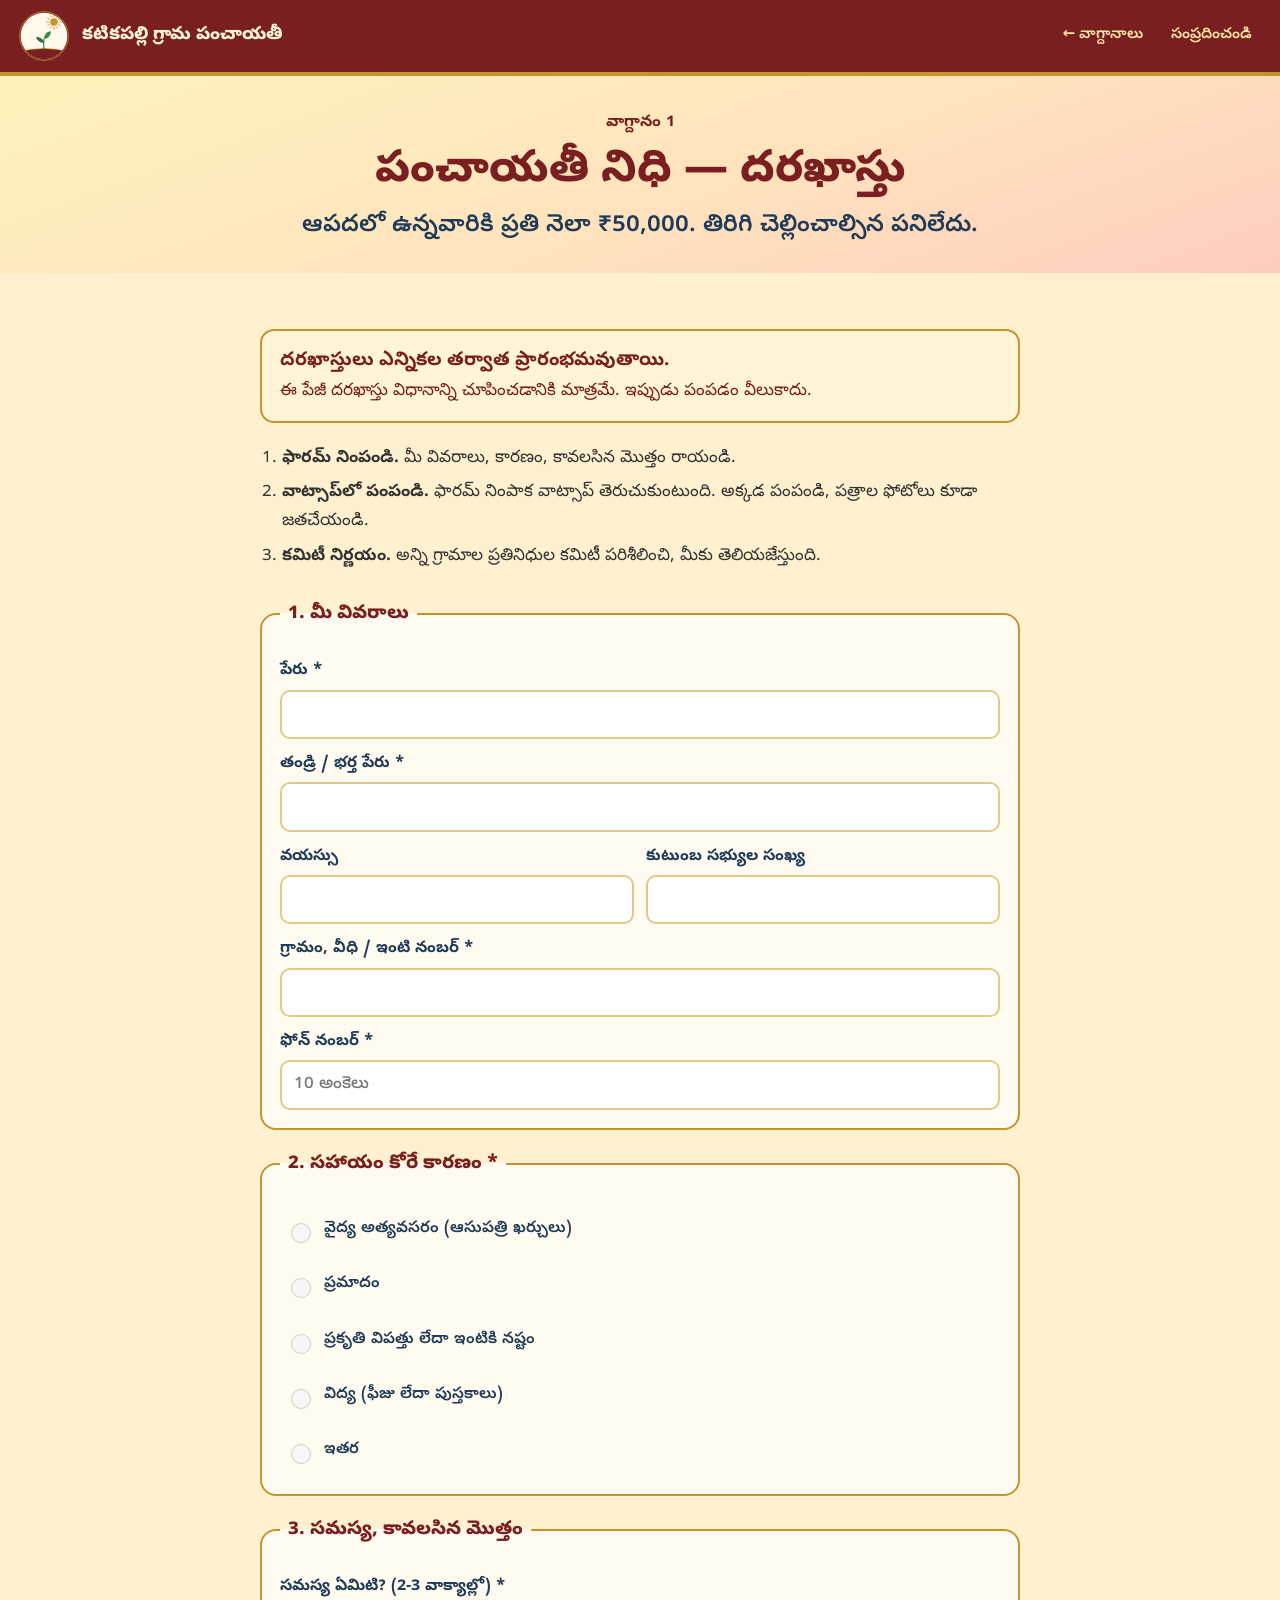
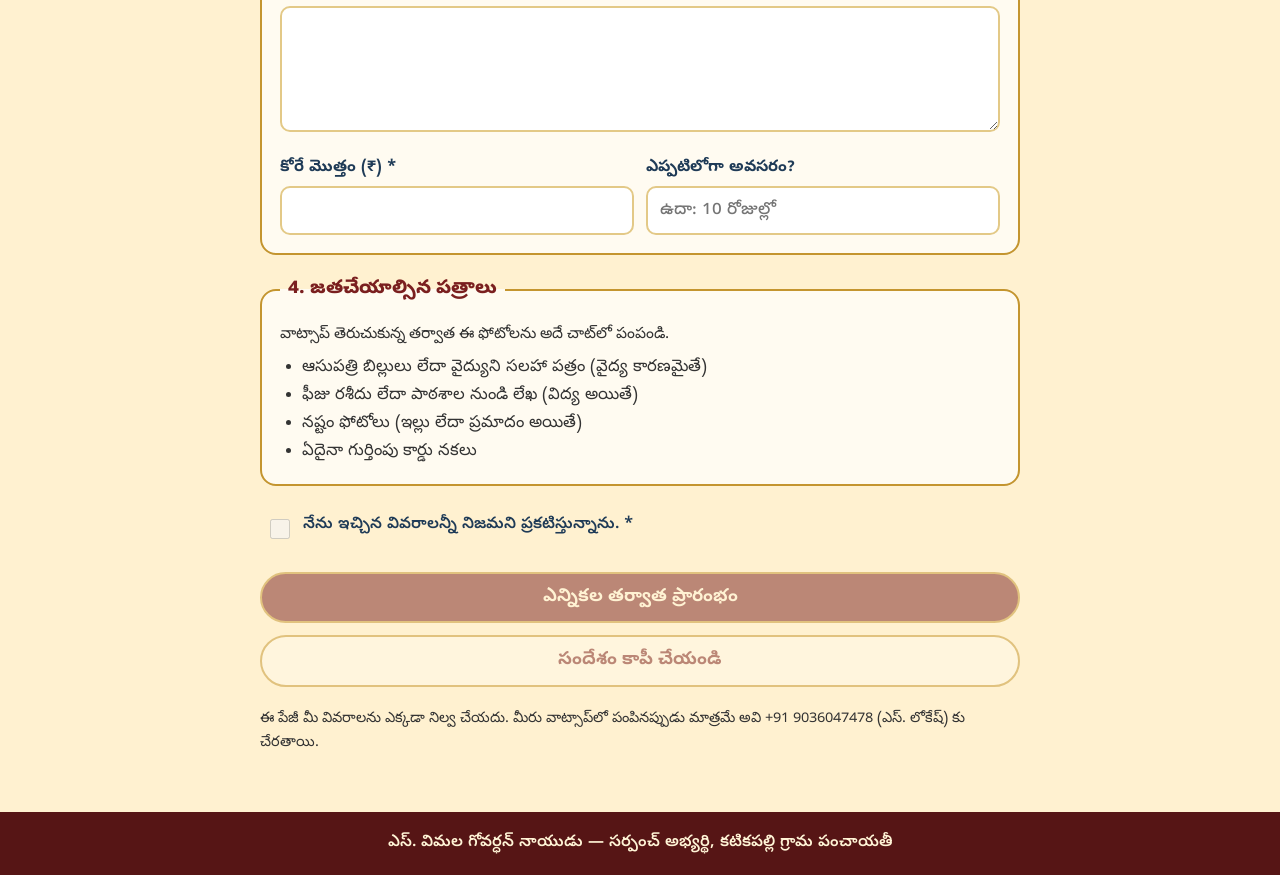
==== apply.html @ 8617f317 "Add Panchayat Fund application page and link from promise 1" ====
<!doctype html>
<html lang="te">
<head>
<meta charset="utf-8">
<meta name="viewport" content="width=device-width, initial-scale=1">
<title>పంచాయతీ నిధి — దరఖాస్తు</title>
<meta name="theme-color" content="#7A1F1F">
<link rel="preconnect" href="https://fonts.googleapis.com">
<link rel="preconnect" href="https://fonts.gstatic.com" crossorigin>
<link href="https://fonts.googleapis.com/css2?family=Noto+Sans+Telugu:wght@400;500;600;700;800&display=swap" rel="stylesheet">
<link rel="stylesheet" href="style.css">
<link rel="stylesheet" href="apply.css">
</head>
<body>
<header class="top">
  <a class="brand" href="index.html#home"><svg width="56" height="56" class="logo" viewBox="0 0 900 900" aria-hidden="true" style="display: block; flex: none"><defs><clipPath id="lg"><circle cx="450" cy="450" r="374"/></clipPath></defs>
<circle cx="450" cy="450" r="420" fill="none" stroke="#7A1F1F" stroke-width="22"/>
<circle cx="450" cy="450" r="392" fill="none" stroke="#C4952F" stroke-width="12"/>
<circle cx="450" cy="450" r="374" fill="#FFFAEB"/>
<g clip-path="url(#lg)">
<circle cx="610" cy="225" r="60" fill="#C4952F"/>
<g stroke="#C4952F" stroke-width="14" stroke-linecap="round"><line x1="692.0" y1="225.0" x2="726.0" y2="225.0"/><line x1="681.0" y1="266.0" x2="710.5" y2="283.0"/><line x1="651.0" y1="296.0" x2="668.0" y2="325.5"/><line x1="610.0" y1="307.0" x2="610.0" y2="341.0"/><line x1="569.0" y1="296.0" x2="552.0" y2="325.5"/><line x1="539.0" y1="266.0" x2="509.5" y2="283.0"/><line x1="528.0" y1="225.0" x2="494.0" y2="225.0"/><line x1="539.0" y1="184.0" x2="509.5" y2="167.0"/><line x1="569.0" y1="154.0" x2="552.0" y2="124.5"/><line x1="610.0" y1="143.0" x2="610.0" y2="109.0"/><line x1="651.0" y1="154.0" x2="668.0" y2="124.5"/><line x1="681.0" y1="184.0" x2="710.5" y2="167.0"/></g>
<path d="M60 700 Q 450 600 840 700 L 840 860 L 60 860 Z" fill="#7A1F1F"/>
<path d="M60 700 Q 450 600 840 700" fill="none" stroke="#C4952F" stroke-width="10"/>
<path d="M450 665 Q 440 590 450 500" fill="none" stroke="#2F6B3A" stroke-width="18" stroke-linecap="round"/>
<path d="M450 560 C390 560 340 525 322 465 C385 462 435 495 450 560 Z" fill="#2F6B3A"/>
<path d="M450 500 C450 430 490 380 560 372 C560 440 520 490 450 500 Z" fill="#3E8A4B"/>
</g></svg><span>కటికపల్లి గ్రామ పంచాయతీ</span></a>
  <nav aria-label="ప్రధాన మెనూ">
    <a href="index.html#promises">← వాగ్దానాలు</a>
    <a href="index.html#contact">సంప్రదించండి</a>
  </nav>
</header>
<main>
<section class="hero small">
  <div class="wrap">
    <p class="eyebrow">వాగ్దానం 1</p>
    <h1>పంచాయతీ నిధి — దరఖాస్తు</h1>
    <p class="quote">ఆపదలో ఉన్నవారికి ప్రతి నెలా ₹50,000. తిరిగి చెల్లించాల్సిన పనిలేదు.</p>
  </div>
</section>

<section class="sec">
  <div class="wrap narrow">
    <div id="closed" class="notice" hidden>
      <b>దరఖాస్తులు ఎన్నికల తర్వాత ప్రారంభమవుతాయి.</b>
      ఈ పేజీ దరఖాస్తు విధానాన్ని చూపించడానికి మాత్రమే. ఇప్పుడు పంపడం వీలుకాదు.
    </div>

    <ol class="steps">
      <li><b>ఫారమ్ నింపండి.</b> మీ వివరాలు, కారణం, కావలసిన మొత్తం రాయండి.</li>
      <li><b>వాట్సాప్‌లో పంపండి.</b> ఫారమ్ నింపాక వాట్సాప్ తెరుచుకుంటుంది. అక్కడ పంపండి, పత్రాల ఫోటోలు కూడా జతచేయండి.</li>
      <li><b>కమిటీ నిర్ణయం.</b> అన్ని గ్రామాల ప్రతినిధుల కమిటీ పరిశీలించి, మీకు తెలియజేస్తుంది.</li>
    </ol>

    <form id="f" novalidate>
      <fieldset>
        <legend>1. మీ వివరాలు</legend>
        <label for="name">పేరు *</label>
        <input id="name" required autocomplete="name">
        <label for="father">తండ్రి / భర్త పేరు *</label>
        <input id="father" required>
        <div class="row">
          <div><label for="age">వయస్సు</label><input id="age" inputmode="numeric" maxlength="3"></div>
          <div><label for="members">కుటుంబ సభ్యుల సంఖ్య</label><input id="members" inputmode="numeric" maxlength="2"></div>
        </div>
        <label for="village">గ్రామం, వీధి / ఇంటి నంబర్ *</label>
        <input id="village" required>
        <label for="phone">ఫోన్ నంబర్ *</label>
        <input id="phone" type="tel" inputmode="numeric" maxlength="10" placeholder="10 అంకెలు" required>
      </fieldset>

      <fieldset>
        <legend>2. సహాయం కోరే కారణం *</legend>
        <label class="opt"><input type="radio" name="reason" value="వైద్య అత్యవసరం (ఆసుపత్రి ఖర్చులు)"> వైద్య అత్యవసరం (ఆసుపత్రి ఖర్చులు)</label>
        <label class="opt"><input type="radio" name="reason" value="ప్రమాదం"> ప్రమాదం</label>
        <label class="opt"><input type="radio" name="reason" value="ప్రకృతి విపత్తు లేదా ఇంటికి నష్టం"> ప్రకృతి విపత్తు లేదా ఇంటికి నష్టం</label>
        <label class="opt"><input type="radio" name="reason" value="విద్య (ఫీజు లేదా పుస్తకాలు)"> విద్య (ఫీజు లేదా పుస్తకాలు)</label>
        <label class="opt"><input type="radio" name="reason" value="ఇతర"> ఇతర</label>
      </fieldset>

      <fieldset>
        <legend>3. సమస్య, కావలసిన మొత్తం</legend>
        <label for="issue">సమస్య ఏమిటి? (2-3 వాక్యాల్లో) *</label>
        <textarea id="issue" rows="4" required></textarea>
        <div class="row">
          <div><label for="amount">కోరే మొత్తం (₹) *</label><input id="amount" inputmode="numeric" required></div>
          <div><label for="when">ఎప్పటిలోగా అవసరం?</label><input id="when" placeholder="ఉదా: 10 రోజుల్లో"></div>
        </div>
      </fieldset>

      <fieldset>
        <legend>4. జతచేయాల్సిన పత్రాలు</legend>
        <p class="hint">వాట్సాప్ తెరుచుకున్న తర్వాత ఈ ఫోటోలను అదే చాట్‌లో పంపండి.</p>
        <ul class="docs">
          <li>ఆసుపత్రి బిల్లులు లేదా వైద్యుని సలహా పత్రం (వైద్య కారణమైతే)</li>
          <li>ఫీజు రశీదు లేదా పాఠశాల నుండి లేఖ (విద్య అయితే)</li>
          <li>నష్టం ఫోటోలు (ఇల్లు లేదా ప్రమాదం అయితే)</li>
          <li>ఏదైనా గుర్తింపు కార్డు నకలు</li>
        </ul>
      </fieldset>

      <label class="opt decl"><input type="checkbox" id="decl"> నేను ఇచ్చిన వివరాలన్నీ నిజమని ప్రకటిస్తున్నాను. *</label>

      <p id="err" class="err" role="alert" hidden></p>
      <button class="btn gold big" id="send" type="submit">వాట్సాప్‌లో పంపండి</button>
      <button class="btn light big" id="copy" type="button">సందేశం కాపీ చేయండి</button>
      <p class="privacy">ఈ పేజీ మీ వివరాలను ఎక్కడా నిల్వ చేయదు. మీరు వాట్సాప్‌లో పంపినప్పుడు మాత్రమే అవి +91 9036047478 (ఎస్. లోకేష్) కు చేరతాయి.</p>
    </form>
  </div>
</section>
</main>
<footer>
  <p>ఎస్. విమల గోవర్ధన్ నాయుడు — సర్పంచ్ అభ్యర్థి, కటికపల్లి గ్రామ పంచాయతీ</p>
</footer>
<script src="apply.js"></script>
</body>
</html>
---- style.css ----
:root{--maroon:#7A1F1F;--gold:#C4952F;--navy:#1F3B57;--cream:#FFF4D6;--lgold:#FFE9A8;--ink:#333}
*{box-sizing:border-box}
html{scroll-behavior:smooth;scroll-padding-top:72px}
body{margin:0;font-family:'Noto Sans Telugu',system-ui,sans-serif;color:var(--navy);background:#FFF1D0;line-height:1.7;-webkit-text-size-adjust:100%}
.wrap{max-width:1100px;margin:0 auto;padding:0 20px}
.narrow{max-width:800px}
a{color:inherit}
.top{position:sticky;top:0;z-index:20;background:var(--maroon);border-bottom:4px solid var(--gold);display:flex;align-items:center;justify-content:space-between;gap:12px;padding:8px 16px}
.brand{display:flex;align-items:center;gap:10px;text-decoration:none;color:var(--cream);font-weight:800;font-size:18px;line-height:1.3}
.logo{flex:none}
.top nav{display:flex;gap:4px;overflow-x:auto;scrollbar-width:none}
.top nav::-webkit-scrollbar{display:none}
.top nav a{color:var(--lgold);text-decoration:none;font-weight:600;font-size:15px;padding:6px 12px;border-radius:999px;white-space:nowrap}
.top nav a:hover,.top nav a.on{background:rgba(255,233,168,.18);color:#fff}
@media(max-width:760px){.top{flex-direction:column;align-items:flex-start;gap:4px;padding:8px 12px}.brand span{font-size:17px}.top nav{width:100%}}
.hero{padding:56px 0 46px;text-align:center;background:linear-gradient(160deg,#FFF4BD 0%,#FFE3BE 55%,#FFCDBE 100%)}
.hero-in{display:flex;flex-direction:column;align-items:center}
.logo-big{margin-bottom:10px;filter:drop-shadow(0 4px 10px rgba(122,31,31,.25))}
.eyebrow{margin:0;color:var(--maroon);font-weight:700;font-size:16px}
h1{margin:6px 0 4px;font-size:clamp(34px,6vw,60px);font-weight:800;line-height:1.35;color:var(--maroon)}
.quote{margin:0 0 20px;font-size:clamp(18px,3vw,24px);font-weight:600}
.cand-label{margin:0;font-weight:600;font-size:18px;color:var(--maroon)}
.cand{margin:0;font-size:clamp(30px,5vw,48px);font-weight:800;line-height:1.4}
.motto{display:inline-block;margin:14px 0 22px;padding:8px 22px;border:2px solid var(--gold);border-radius:999px;background:rgba(255,255,255,.6);font-weight:800;font-size:clamp(18px,3vw,24px);color:var(--maroon)}
.cta{display:flex;flex-wrap:wrap;gap:12px;justify-content:center}
.btn{display:inline-block;border:2px solid var(--gold);border-radius:999px;padding:11px 26px;font-weight:700;font-size:18px;line-height:1.4;font-family:inherit;text-decoration:none;cursor:pointer;transition:transform .15s}
.btn:hover{transform:translateY(-2px)}
.btn.gold{background:var(--maroon);color:var(--cream)}
.btn.light{background:#FFFAEB;color:var(--maroon)}
.stats{background:var(--maroon);border-top:5px solid var(--gold);border-bottom:5px solid var(--gold)}
.stats .wrap{display:grid;grid-template-columns:repeat(4,1fr);gap:10px;padding-top:18px;padding-bottom:18px;text-align:center}
.stats b{display:block;font-size:clamp(22px,3.4vw,32px);font-weight:800;color:var(--lgold);line-height:1.4}
.stats span{color:var(--cream);font-size:14px;font-weight:500}
@media(max-width:640px){.stats .wrap{grid-template-columns:repeat(2,1fr)}}
.sec{padding:56px 0}
.sec.alt{background:rgba(255,255,255,.4)}
h2{margin:0 0 6px;text-align:center;font-size:clamp(28px,4.4vw,40px);font-weight:800;color:var(--maroon);line-height:1.4}
.lead{margin:0 auto 30px;text-align:center;max-width:640px;font-size:18px;color:var(--ink)}
.grid{display:grid;grid-template-columns:repeat(auto-fill,minmax(300px,1fr));gap:20px}
.card{position:relative;background:rgba(255,255,255,.72);border:2px solid var(--gold);border-radius:20px;padding:26px 22px 22px;text-align:center;box-shadow:0 6px 18px rgba(122,31,31,.08);transition:transform .2s,box-shadow .2s}
.card:hover{transform:translateY(-4px);box-shadow:0 12px 26px rgba(122,31,31,.16)}
.card svg{width:112px;height:112px;padding:14px;border-radius:50%;background:#FFFAEB;box-shadow:0 0 0 4px var(--gold);margin-bottom:14px}
.card .num{position:absolute;top:14px;left:14px;width:44px;height:44px;border-radius:50%;background:var(--maroon);box-shadow:0 0 0 3px var(--gold);color:#fff;font-weight:800;font-size:20px;display:flex;align-items:center;justify-content:center}
.card h3{margin:0 0 6px;font-size:21px;font-weight:800;line-height:1.5}
.card p{margin:0;font-size:16.5px;color:var(--ink)}
.pledge{background:var(--maroon);border-top:5px solid var(--gold);border-bottom:5px solid var(--gold);padding:34px 0;text-align:center}
.pledge p{margin:0 auto;max-width:860px;color:var(--cream);font-size:clamp(17px,2.6vw,22px);font-weight:700;line-height:1.8}
.acc details{background:rgba(255,255,255,.75);border:1.5px solid var(--gold);border-radius:14px;margin-bottom:10px;overflow:hidden}
.acc summary{cursor:pointer;list-style:none;display:flex;gap:14px;align-items:center;padding:14px 18px;font-weight:800;font-size:18px;line-height:1.5}
.acc summary::-webkit-details-marker{display:none}
.acc summary::after{content:"+";margin-left:auto;font-size:26px;color:var(--maroon);font-weight:700}
.acc details[open] summary::after{content:"–"}
.acc details[open] summary{background:#FFF4D6}
.q{flex:none;width:36px;height:36px;border-radius:50%;background:var(--maroon);box-shadow:0 0 0 2px var(--gold);color:#fff;font-size:16px;display:flex;align-items:center;justify-content:center}
.acc p{margin:0;padding:12px 20px 18px 68px;font-size:17px;color:var(--ink)}
@media(max-width:560px){.acc p{padding-left:20px}}
.call-out{margin:26px 0 0;text-align:center;font-weight:800;font-size:clamp(20px,3vw,26px);color:var(--maroon)}
.contact{background:var(--maroon);color:var(--cream);text-align:center;padding:56px 0;border-top:6px solid var(--gold)}
.contact h2{color:var(--lgold)}
.phone{margin:10px 0 0;font-size:clamp(34px,7vw,56px);font-weight:800;line-height:1.3}
.phone a{text-decoration:none;color:var(--lgold)}
.who{margin:0 0 20px;font-size:20px;font-weight:600}
.after{margin:26px 0 0;font-weight:700;font-size:18px;color:var(--lgold)}
footer{background:#561515;color:var(--cream);text-align:center;padding:18px 16px}
footer p{margin:0;font-weight:600}
footer .small{font-size:13px;opacity:.8;font-weight:400}
@media(prefers-reduced-motion:reduce){*{transition:none!important;scroll-behavior:auto!important}}

.card-link{display:inline-block;margin-top:12px;padding:8px 18px;border:2px solid var(--gold);border-radius:999px;background:var(--maroon);color:var(--cream);font-weight:700;font-size:16px;text-decoration:none}
.card-link:hover{background:#561515}
---- apply.css ----
.hero.small{padding:34px 0 26px}
.hero.small h1{font-size:clamp(28px,5vw,44px)}
.hero.small .quote{margin:0}
.notice{background:#FFF4D6;border:2px solid var(--gold);border-radius:14px;padding:14px 18px;margin-bottom:22px;font-size:17px;color:var(--maroon)}
.notice b{display:block;font-size:19px}
.steps{margin:0 0 26px;padding-left:22px;font-size:17px;color:var(--ink)}
.steps li{margin-bottom:6px}
form{display:block}
fieldset{border:2px solid var(--gold);border-radius:16px;background:rgba(255,255,255,.7);margin:0 0 18px;padding:16px 18px 18px}
legend{padding:0 8px;font-weight:800;font-size:19px;color:var(--maroon)}
label{display:block;margin:12px 0 4px;font-weight:700;font-size:16px}
input:not([type=radio]):not([type=checkbox]),textarea{width:100%;font:500 17px/1.5 'Noto Sans Telugu',sans-serif;color:var(--navy);padding:10px 12px;border:2px solid #E3C987;border-radius:10px;background:#fff}
input:focus,textarea:focus,button:focus-visible{outline:3px solid var(--maroon);outline-offset:1px}
.row{display:grid;grid-template-columns:1fr 1fr;gap:12px}
@media(max-width:520px){.row{grid-template-columns:1fr}}
label.opt{display:flex;gap:10px;align-items:flex-start;font-weight:600;padding:8px 6px;border-radius:10px;cursor:pointer}
label.opt input{margin-top:7px;width:20px;height:20px;accent-color:#7A1F1F;flex:none}
.decl{margin:6px 0 16px}
.hint{margin:0 0 6px;color:var(--ink);font-size:15.5px}
.docs{margin:0;padding-left:22px;font-size:16.5px;color:var(--ink)}
.err{background:#fde8e8;border:2px solid #b3261e;color:#7a0f0a;border-radius:10px;padding:10px 14px;font-weight:700}
.btn.big{width:100%;margin:6px 0;text-align:center}
.btn[disabled]{opacity:.5;cursor:not-allowed;transform:none}
.privacy{margin:14px 0 0;font-size:14.5px;color:var(--ink)}
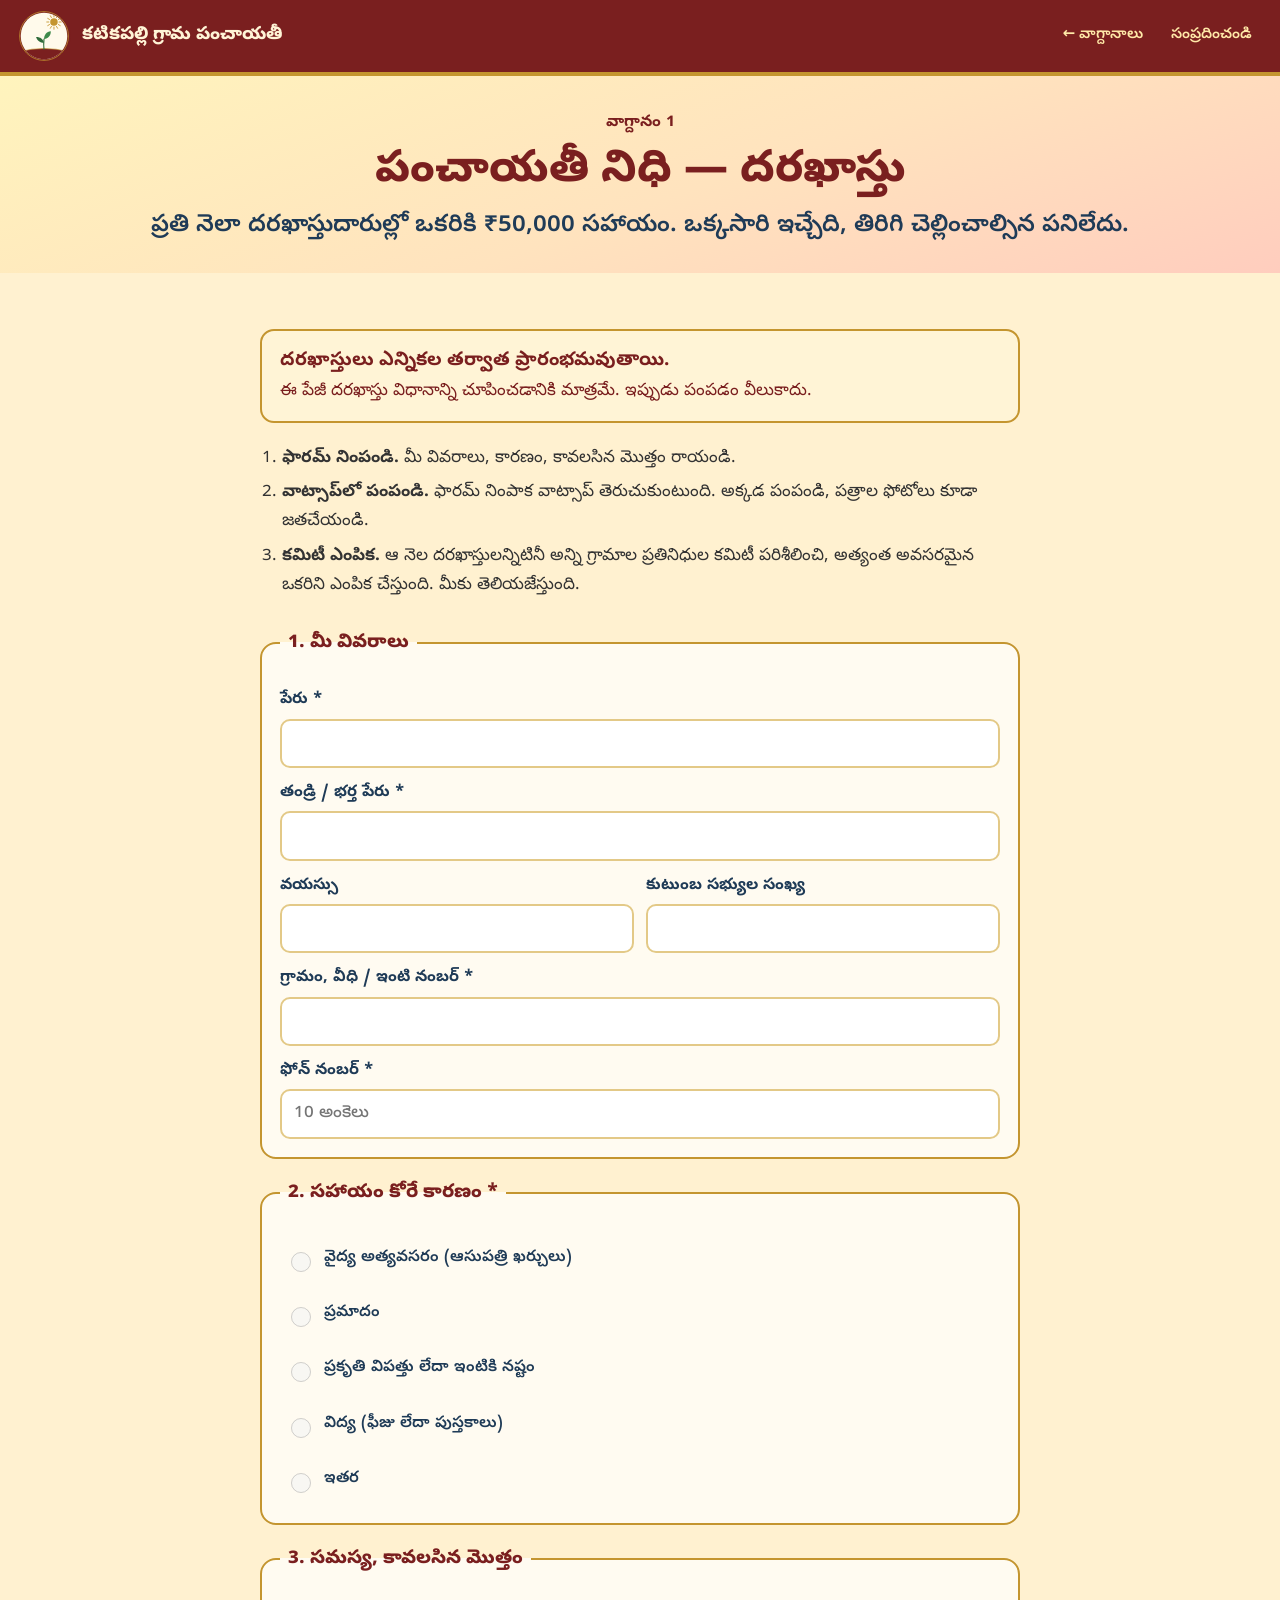
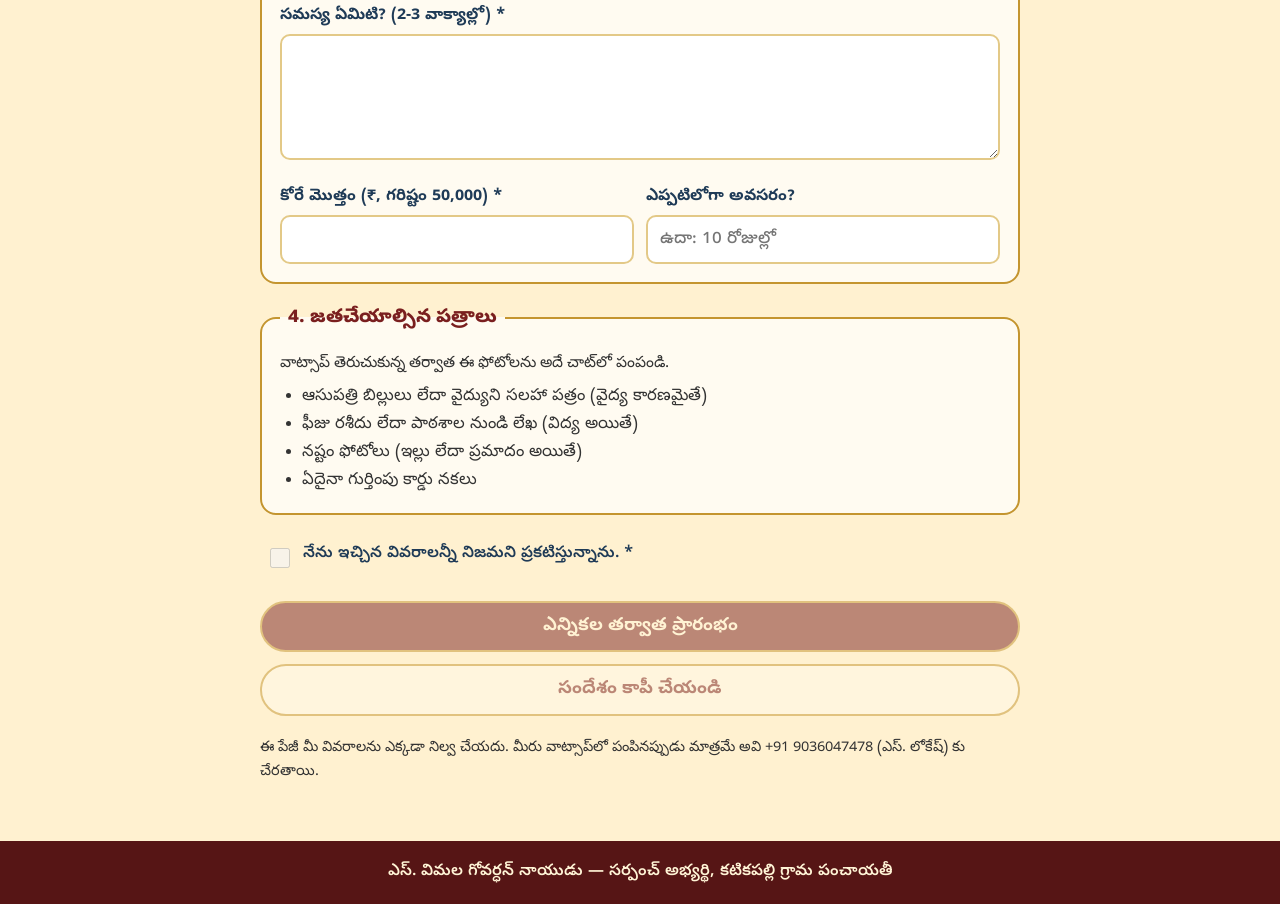
==== commit 02439b8e: "Clarify promise 1: one applicant per month" ====
--- a/apply.html
+++ b/apply.html
@@ -36,7 +36,7 @@
   <div class="wrap">
     <p class="eyebrow">వాగ్దానం 1</p>
     <h1>పంచాయతీ నిధి — దరఖాస్తు</h1>
-    <p class="quote">ఆపదలో ఉన్నవారికి ప్రతి నెలా ₹50,000. తిరిగి చెల్లించాల్సిన పనిలేదు.</p>
+    <p class="quote">ప్రతి నెలా దరఖాస్తుదారుల్లో ఒకరికి ₹50,000 సహాయం. ఒక్కసారి ఇచ్చేది, తిరిగి చెల్లించాల్సిన పనిలేదు.</p>
   </div>
 </section>
 
@@ -50,7 +50,7 @@
     <ol class="steps">
       <li><b>ఫారమ్ నింపండి.</b> మీ వివరాలు, కారణం, కావలసిన మొత్తం రాయండి.</li>
       <li><b>వాట్సాప్‌లో పంపండి.</b> ఫారమ్ నింపాక వాట్సాప్ తెరుచుకుంటుంది. అక్కడ పంపండి, పత్రాల ఫోటోలు కూడా జతచేయండి.</li>
-      <li><b>కమిటీ నిర్ణయం.</b> అన్ని గ్రామాల ప్రతినిధుల కమిటీ పరిశీలించి, మీకు తెలియజేస్తుంది.</li>
+      <li><b>కమిటీ ఎంపిక.</b> ఆ నెల దరఖాస్తులన్నిటినీ అన్ని గ్రామాల ప్రతినిధుల కమిటీ పరిశీలించి, అత్యంత అవసరమైన ఒకరిని ఎంపిక చేస్తుంది. మీకు తెలియజేస్తుంది.</li>
     </ol>
 
     <form id="f" novalidate>
@@ -84,7 +84,7 @@
         <label for="issue">సమస్య ఏమిటి? (2-3 వాక్యాల్లో) *</label>
         <textarea id="issue" rows="4" required></textarea>
         <div class="row">
-          <div><label for="amount">కోరే మొత్తం (₹) *</label><input id="amount" inputmode="numeric" required></div>
+          <div><label for="amount">కోరే మొత్తం (₹, గరిష్టం 50,000) *</label><input id="amount" inputmode="numeric" required></div>
           <div><label for="when">ఎప్పటిలోగా అవసరం?</label><input id="when" placeholder="ఉదా: 10 రోజుల్లో"></div>
         </div>
       </fieldset>
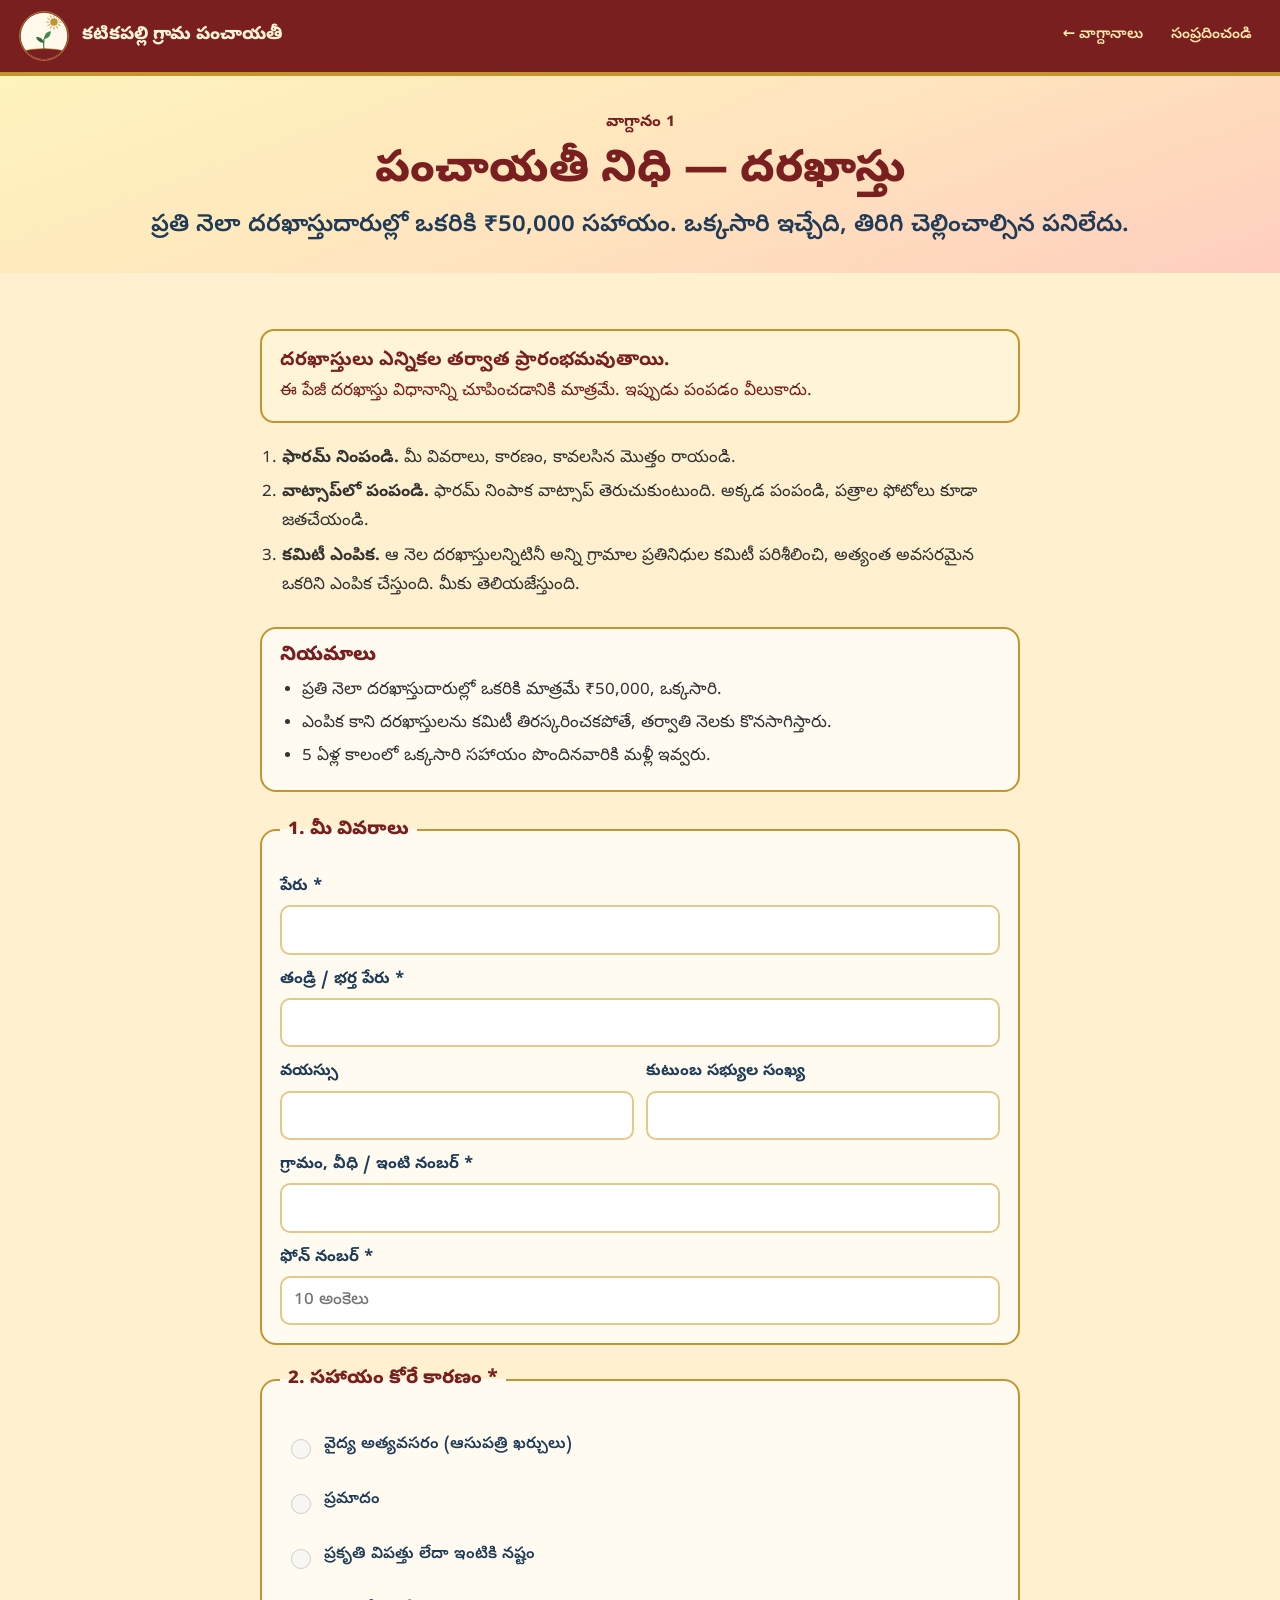
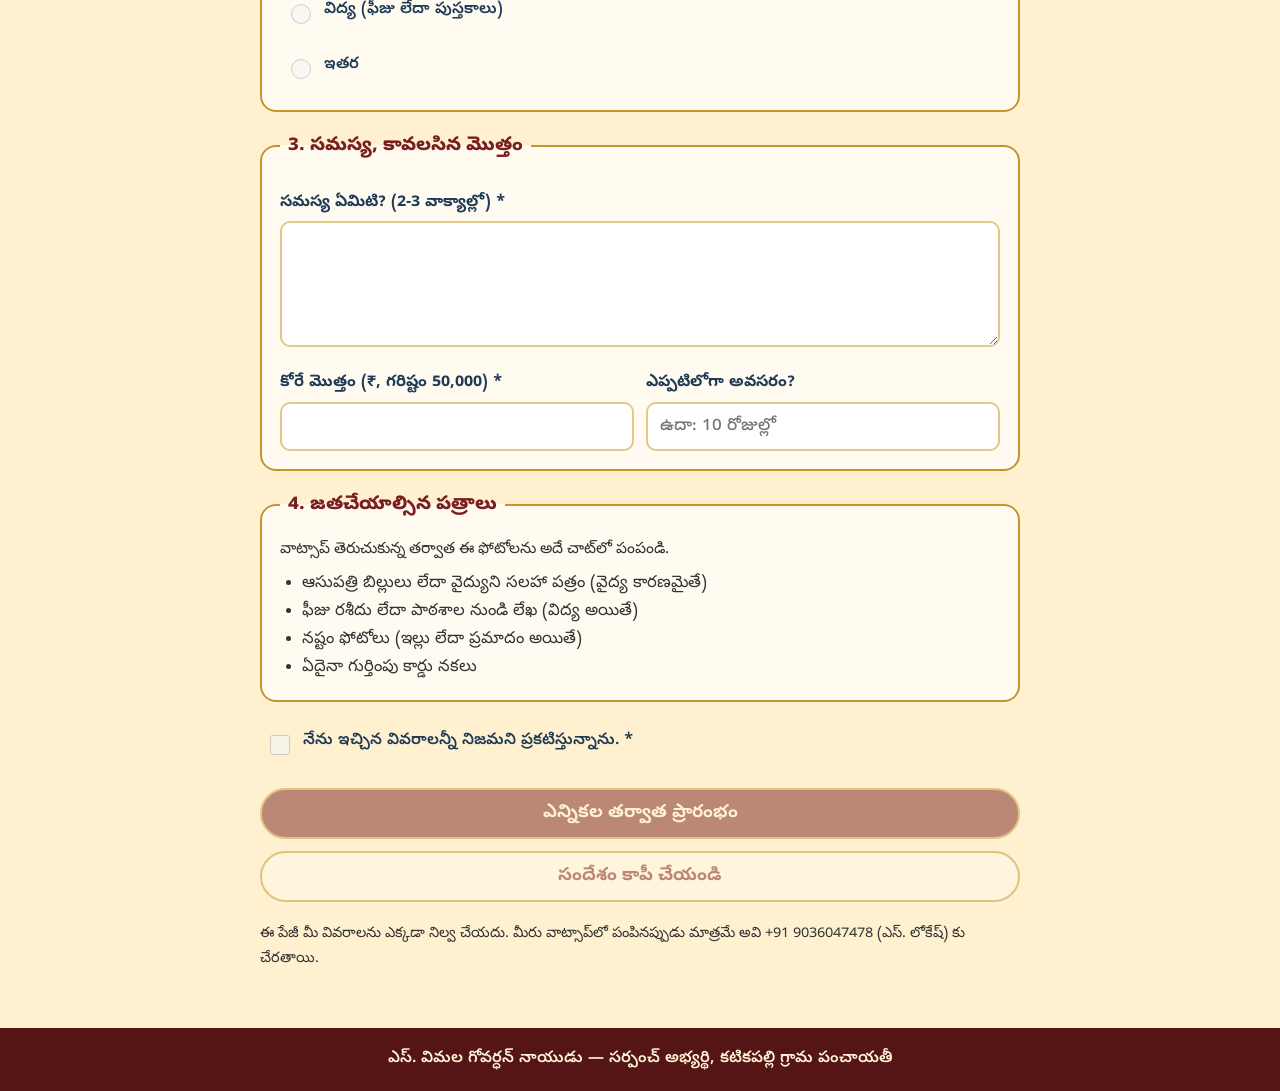
==== commit 535208d3: "Add Panchayat Fund rules to apply page" ====
--- a/apply.html
+++ b/apply.html
@@ -52,6 +52,15 @@
       <li><b>వాట్సాప్‌లో పంపండి.</b> ఫారమ్ నింపాక వాట్సాప్ తెరుచుకుంటుంది. అక్కడ పంపండి, పత్రాల ఫోటోలు కూడా జతచేయండి.</li>
       <li><b>కమిటీ ఎంపిక.</b> ఆ నెల దరఖాస్తులన్నిటినీ అన్ని గ్రామాల ప్రతినిధుల కమిటీ పరిశీలించి, అత్యంత అవసరమైన ఒకరిని ఎంపిక చేస్తుంది. మీకు తెలియజేస్తుంది.</li>
     </ol>
+
+    <div class="rules">
+      <h2>నియమాలు</h2>
+      <ul>
+        <li>ప్రతి నెలా దరఖాస్తుదారుల్లో ఒకరికి మాత్రమే ₹50,000, ఒక్కసారి.</li>
+        <li>ఎంపిక కాని దరఖాస్తులను కమిటీ తిరస్కరించకపోతే, తర్వాతి నెలకు కొనసాగిస్తారు.</li>
+        <li>5 ఏళ్ల కాలంలో ఒక్కసారి సహాయం పొందినవారికి మళ్లీ ఇవ్వరు.</li>
+      </ul>
+    </div>
 
     <form id="f" novalidate>
       <fieldset>
--- a/apply.css
+++ b/apply.css
@@ -22,3 +22,7 @@
 .btn.big{width:100%;margin:6px 0;text-align:center}
 .btn[disabled]{opacity:.5;cursor:not-allowed;transform:none}
 .privacy{margin:14px 0 0;font-size:14.5px;color:var(--ink)}
+.rules{background:rgba(255,255,255,.7);border:2px solid var(--gold);border-radius:16px;padding:14px 18px;margin:0 0 22px}
+.rules h2{margin:0 0 6px;text-align:left;font-size:20px}
+.rules ul{margin:0;padding-left:22px;font-size:17px;color:var(--ink)}
+.rules li{margin-bottom:4px}
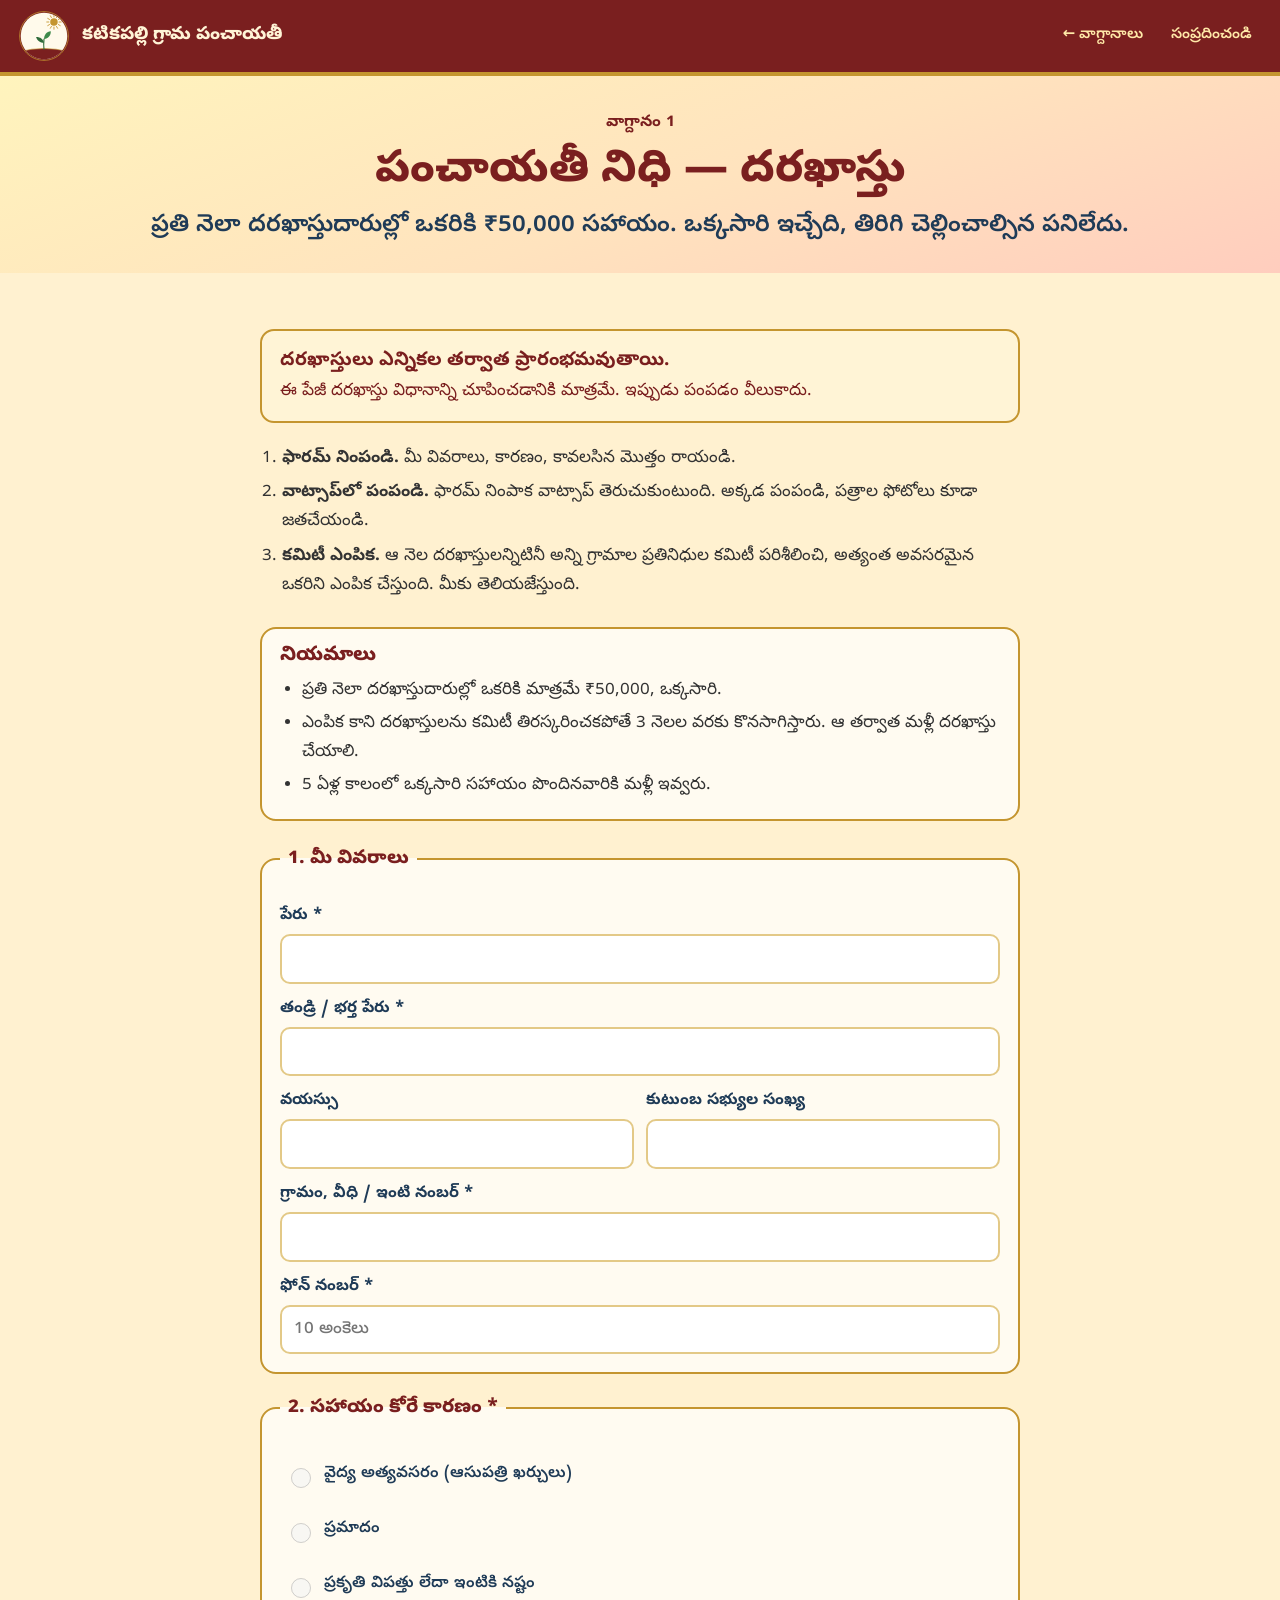
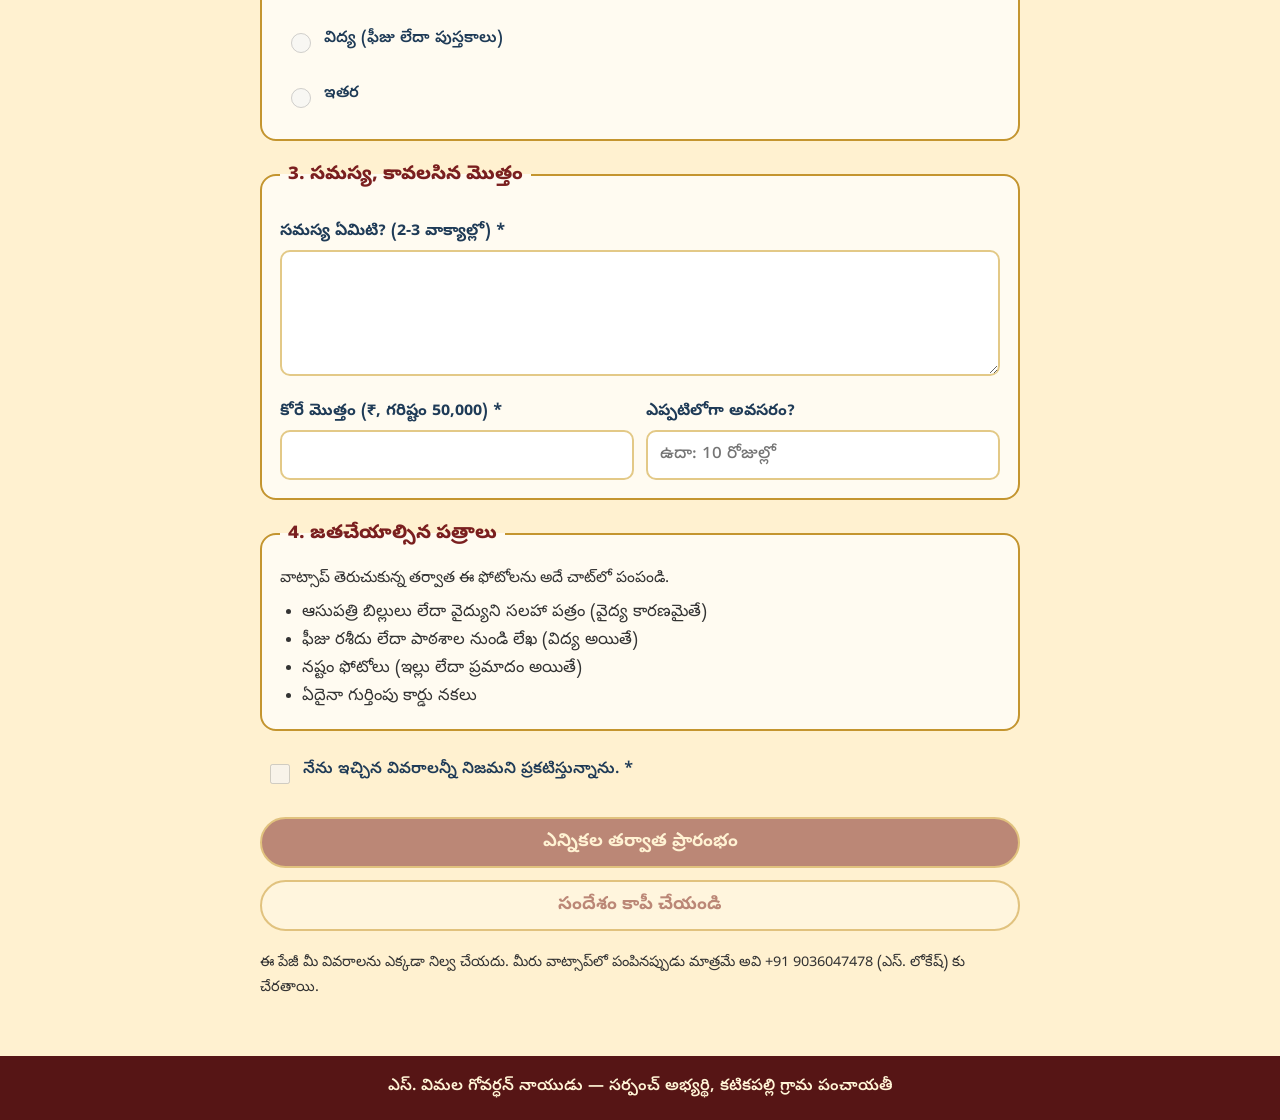
==== commit 108349b2: "Carry-over limit: 3 months" ====
--- a/apply.html
+++ b/apply.html
@@ -57,7 +57,7 @@
       <h2>నియమాలు</h2>
       <ul>
         <li>ప్రతి నెలా దరఖాస్తుదారుల్లో ఒకరికి మాత్రమే ₹50,000, ఒక్కసారి.</li>
-        <li>ఎంపిక కాని దరఖాస్తులను కమిటీ తిరస్కరించకపోతే, తర్వాతి నెలకు కొనసాగిస్తారు.</li>
+        <li>ఎంపిక కాని దరఖాస్తులను కమిటీ తిరస్కరించకపోతే 3 నెలల వరకు కొనసాగిస్తారు. ఆ తర్వాత మళ్లీ దరఖాస్తు చేయాలి.</li>
         <li>5 ఏళ్ల కాలంలో ఒక్కసారి సహాయం పొందినవారికి మళ్లీ ఇవ్వరు.</li>
       </ul>
     </div>
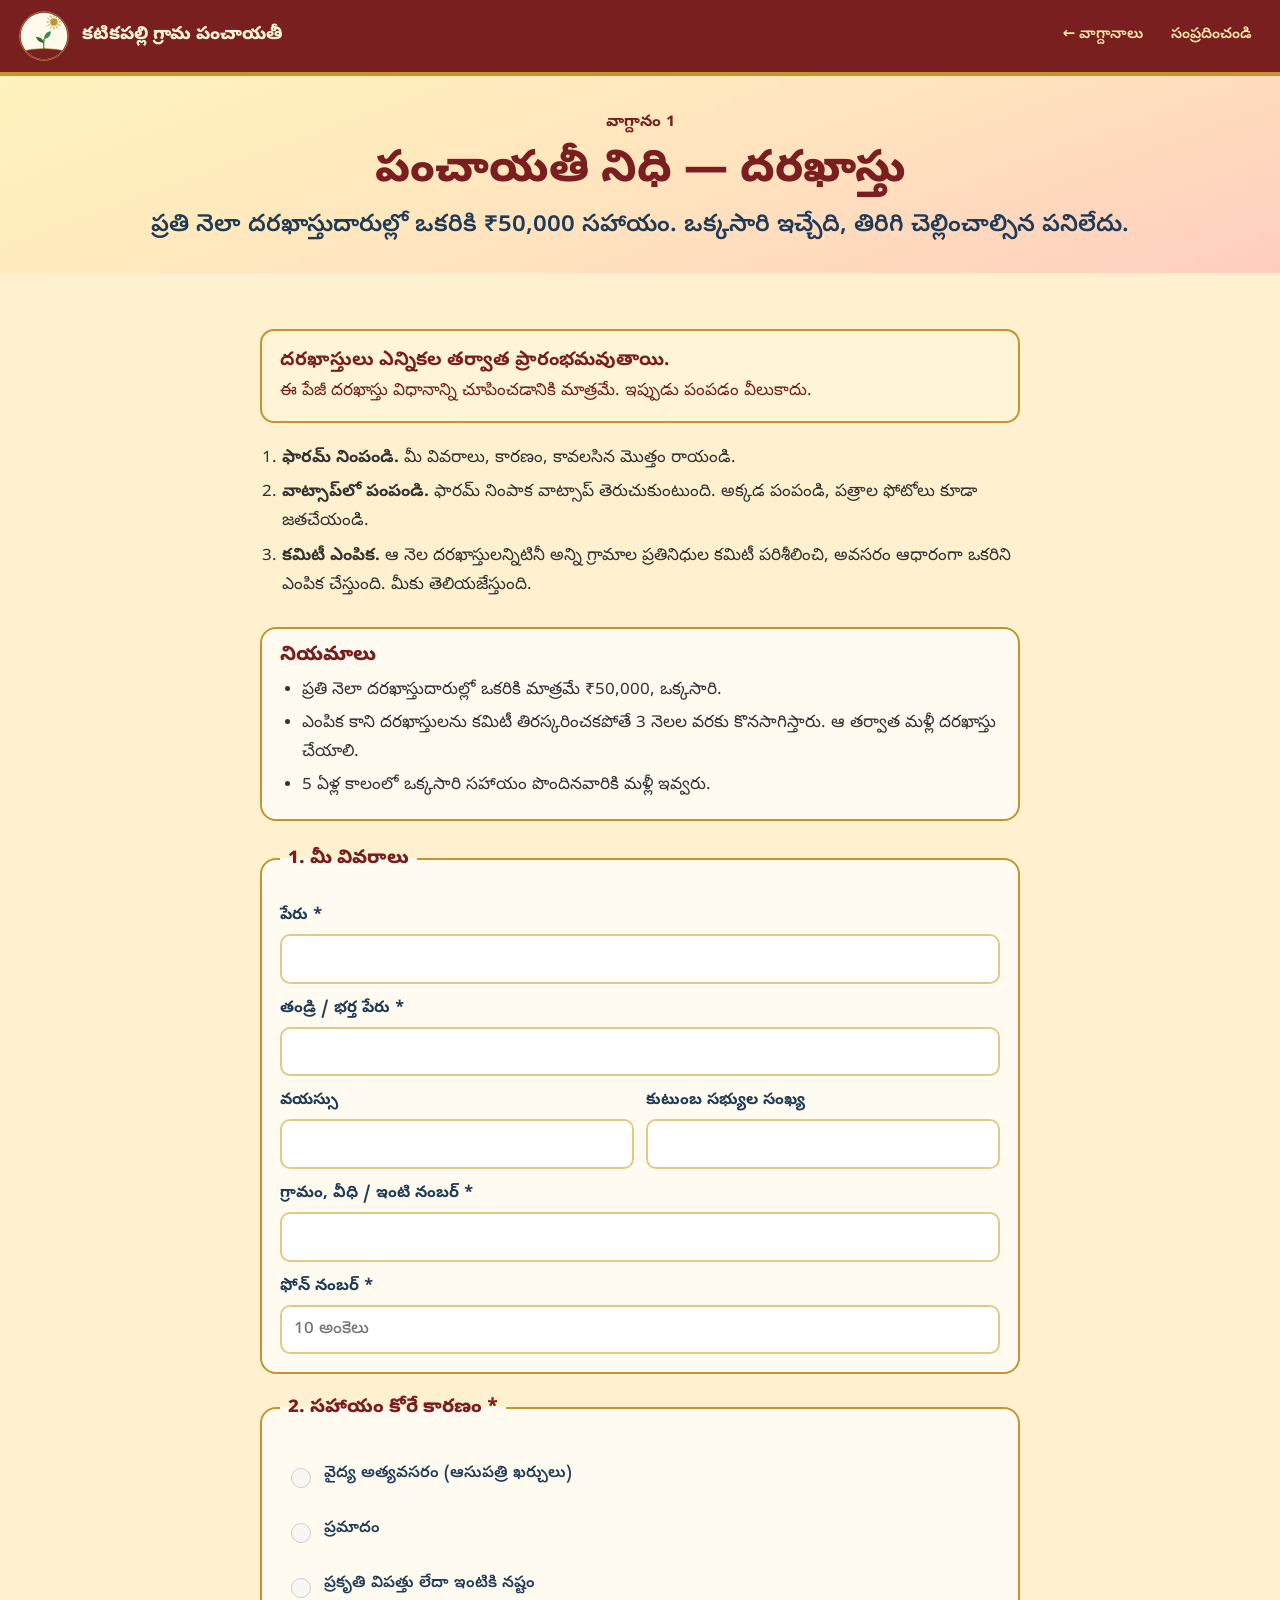
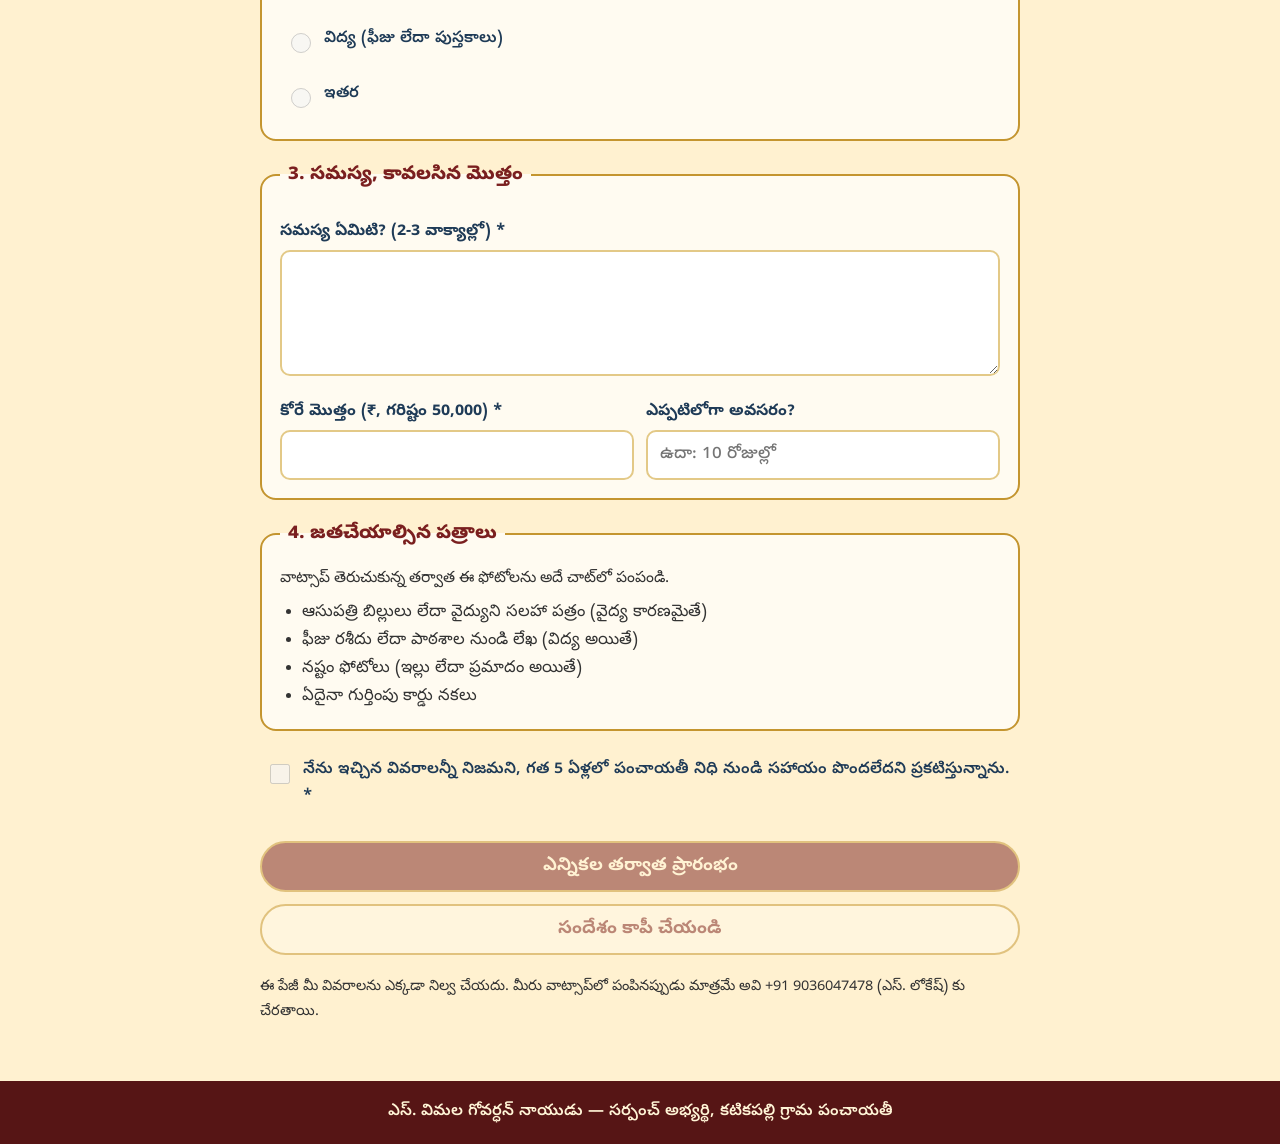
==== commit abdbf75b: "Application form: 5-year declaration, selection wording" ====
--- a/apply.html
+++ b/apply.html
@@ -50,7 +50,7 @@
     <ol class="steps">
       <li><b>ఫారమ్ నింపండి.</b> మీ వివరాలు, కారణం, కావలసిన మొత్తం రాయండి.</li>
       <li><b>వాట్సాప్‌లో పంపండి.</b> ఫారమ్ నింపాక వాట్సాప్ తెరుచుకుంటుంది. అక్కడ పంపండి, పత్రాల ఫోటోలు కూడా జతచేయండి.</li>
-      <li><b>కమిటీ ఎంపిక.</b> ఆ నెల దరఖాస్తులన్నిటినీ అన్ని గ్రామాల ప్రతినిధుల కమిటీ పరిశీలించి, అత్యంత అవసరమైన ఒకరిని ఎంపిక చేస్తుంది. మీకు తెలియజేస్తుంది.</li>
+      <li><b>కమిటీ ఎంపిక.</b> ఆ నెల దరఖాస్తులన్నిటినీ అన్ని గ్రామాల ప్రతినిధుల కమిటీ పరిశీలించి, అవసరం ఆధారంగా ఒకరిని ఎంపిక చేస్తుంది. మీకు తెలియజేస్తుంది.</li>
     </ol>
 
     <div class="rules">
@@ -109,7 +109,7 @@
         </ul>
       </fieldset>
 
-      <label class="opt decl"><input type="checkbox" id="decl"> నేను ఇచ్చిన వివరాలన్నీ నిజమని ప్రకటిస్తున్నాను. *</label>
+      <label class="opt decl"><input type="checkbox" id="decl"> నేను ఇచ్చిన వివరాలన్నీ నిజమని, గత 5 ఏళ్లలో పంచాయతీ నిధి నుండి సహాయం పొందలేదని ప్రకటిస్తున్నాను. *</label>
 
       <p id="err" class="err" role="alert" hidden></p>
       <button class="btn gold big" id="send" type="submit">వాట్సాప్‌లో పంపండి</button>
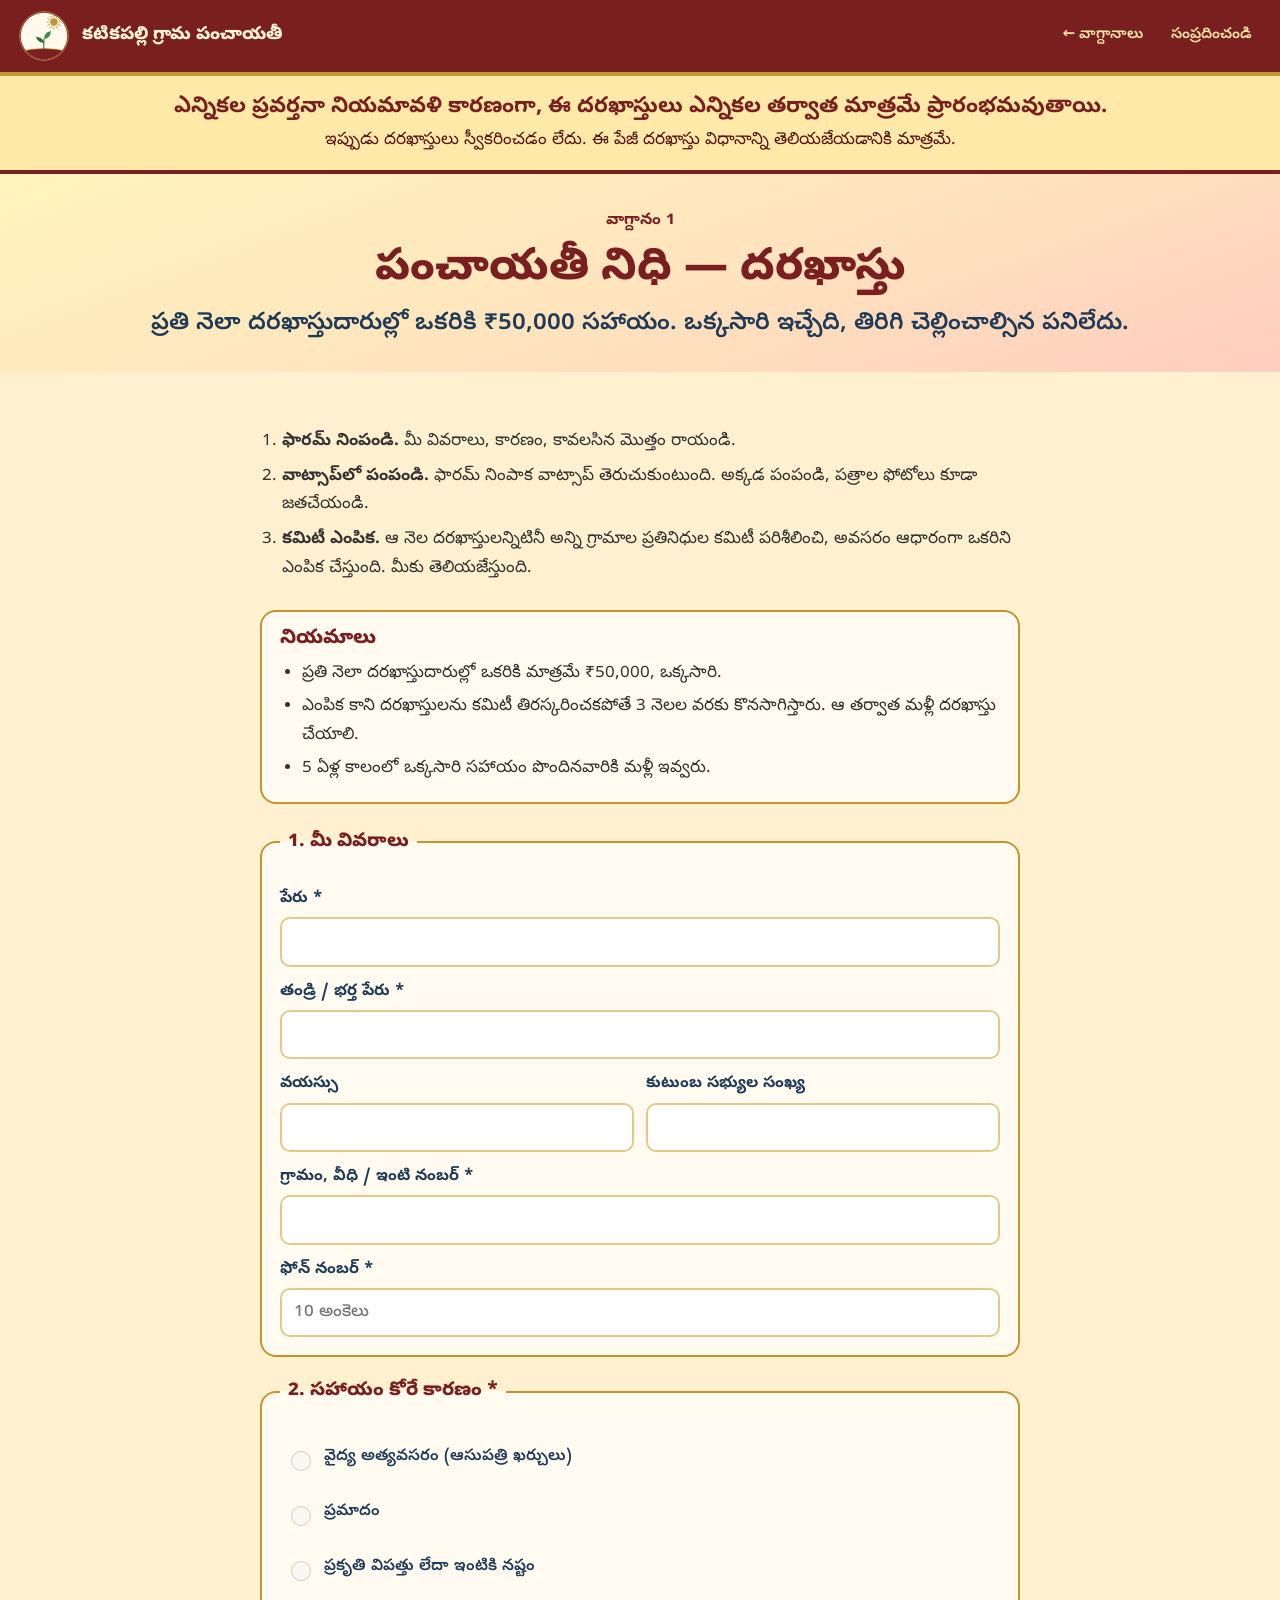
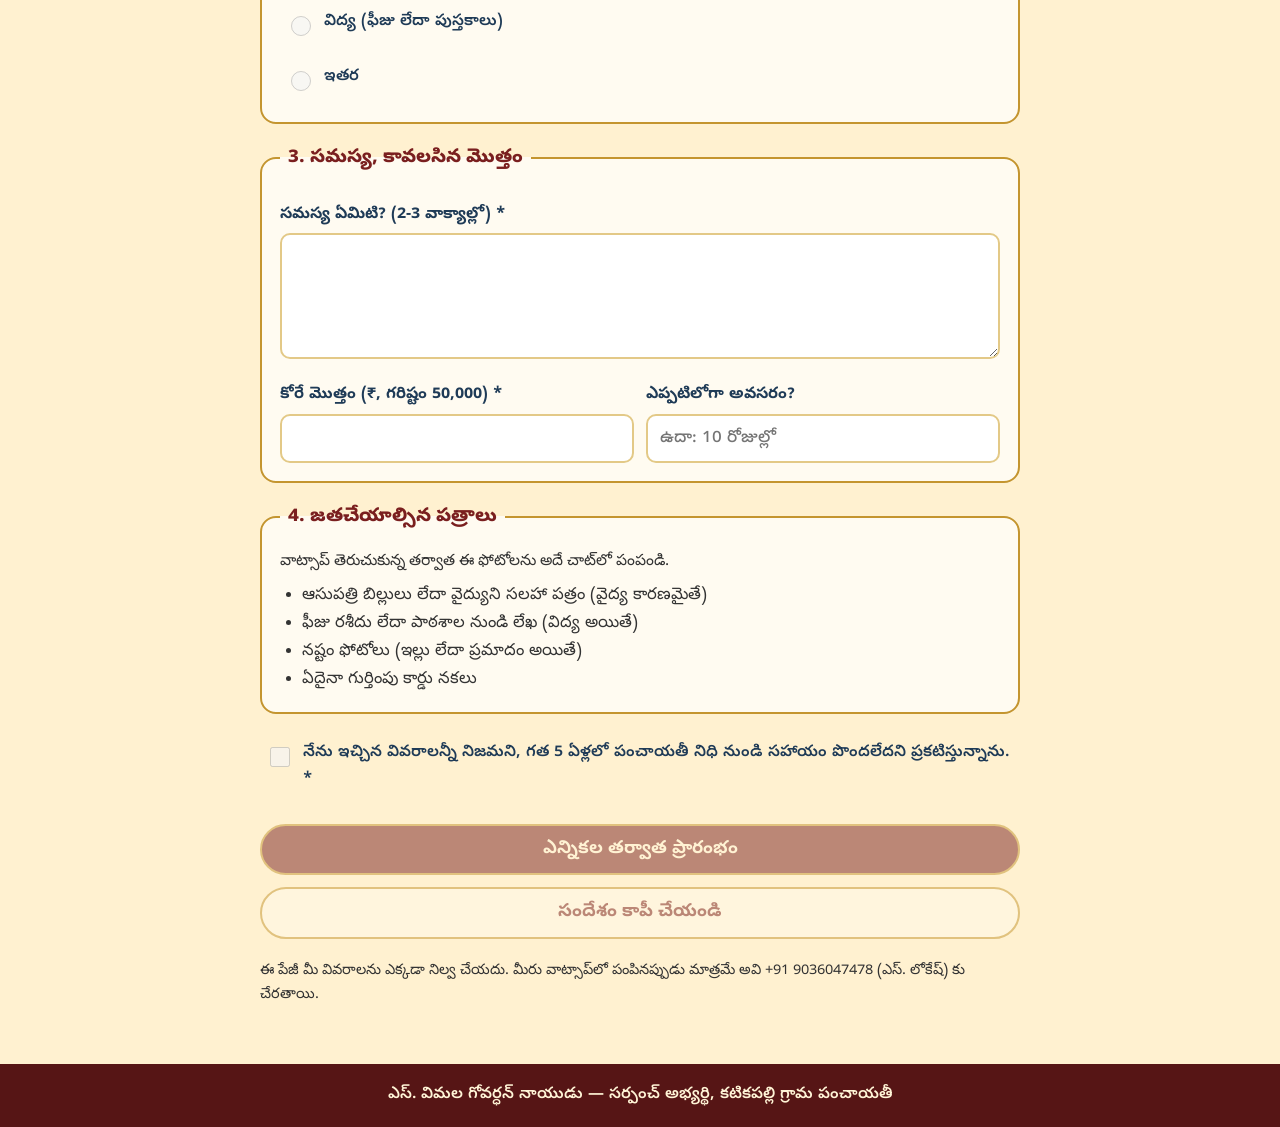
==== commit 5d26c15b: "Add clear post-election notice to apply page" ====
--- a/apply.html
+++ b/apply.html
@@ -31,6 +31,10 @@
     <a href="index.html#contact">సంప్రదించండి</a>
   </nav>
 </header>
+<div id="closed" class="banner" role="status" hidden>
+  <b>ఎన్నికల ప్రవర్తనా నియమావళి కారణంగా, ఈ దరఖాస్తులు ఎన్నికల తర్వాత మాత్రమే ప్రారంభమవుతాయి.</b>
+  ఇప్పుడు దరఖాస్తులు స్వీకరించడం లేదు. ఈ పేజీ దరఖాస్తు విధానాన్ని తెలియజేయడానికి మాత్రమే.
+</div>
 <main>
 <section class="hero small">
   <div class="wrap">
@@ -42,11 +46,6 @@
 
 <section class="sec">
   <div class="wrap narrow">
-    <div id="closed" class="notice" hidden>
-      <b>దరఖాస్తులు ఎన్నికల తర్వాత ప్రారంభమవుతాయి.</b>
-      ఈ పేజీ దరఖాస్తు విధానాన్ని చూపించడానికి మాత్రమే. ఇప్పుడు పంపడం వీలుకాదు.
-    </div>
-
     <ol class="steps">
       <li><b>ఫారమ్ నింపండి.</b> మీ వివరాలు, కారణం, కావలసిన మొత్తం రాయండి.</li>
       <li><b>వాట్సాప్‌లో పంపండి.</b> ఫారమ్ నింపాక వాట్సాప్ తెరుచుకుంటుంది. అక్కడ పంపండి, పత్రాల ఫోటోలు కూడా జతచేయండి.</li>
--- a/style.css
+++ b/style.css
@@ -68,3 +68,4 @@
 
 .card-link{display:inline-block;margin-top:12px;padding:8px 18px;border:2px solid var(--gold);border-radius:999px;background:var(--maroon);color:var(--cream);font-weight:700;font-size:16px;text-decoration:none}
 .card-link:hover{background:#561515}
+.card p.card-note{margin:8px 0 0;font-size:14px;font-weight:700;color:var(--maroon)}
--- a/apply.css
+++ b/apply.css
@@ -26,3 +26,5 @@
 .rules h2{margin:0 0 6px;text-align:left;font-size:20px}
 .rules ul{margin:0;padding-left:22px;font-size:17px;color:var(--ink)}
 .rules li{margin-bottom:4px}
+.banner{background:#FFE9A8;color:#561515;border-bottom:4px solid var(--maroon);padding:14px max(20px,env(safe-area-inset-left,0px));text-align:center;font-size:17px;line-height:1.7}
+.banner b{display:block;font-size:clamp(18px,2.6vw,22px);color:var(--maroon)}
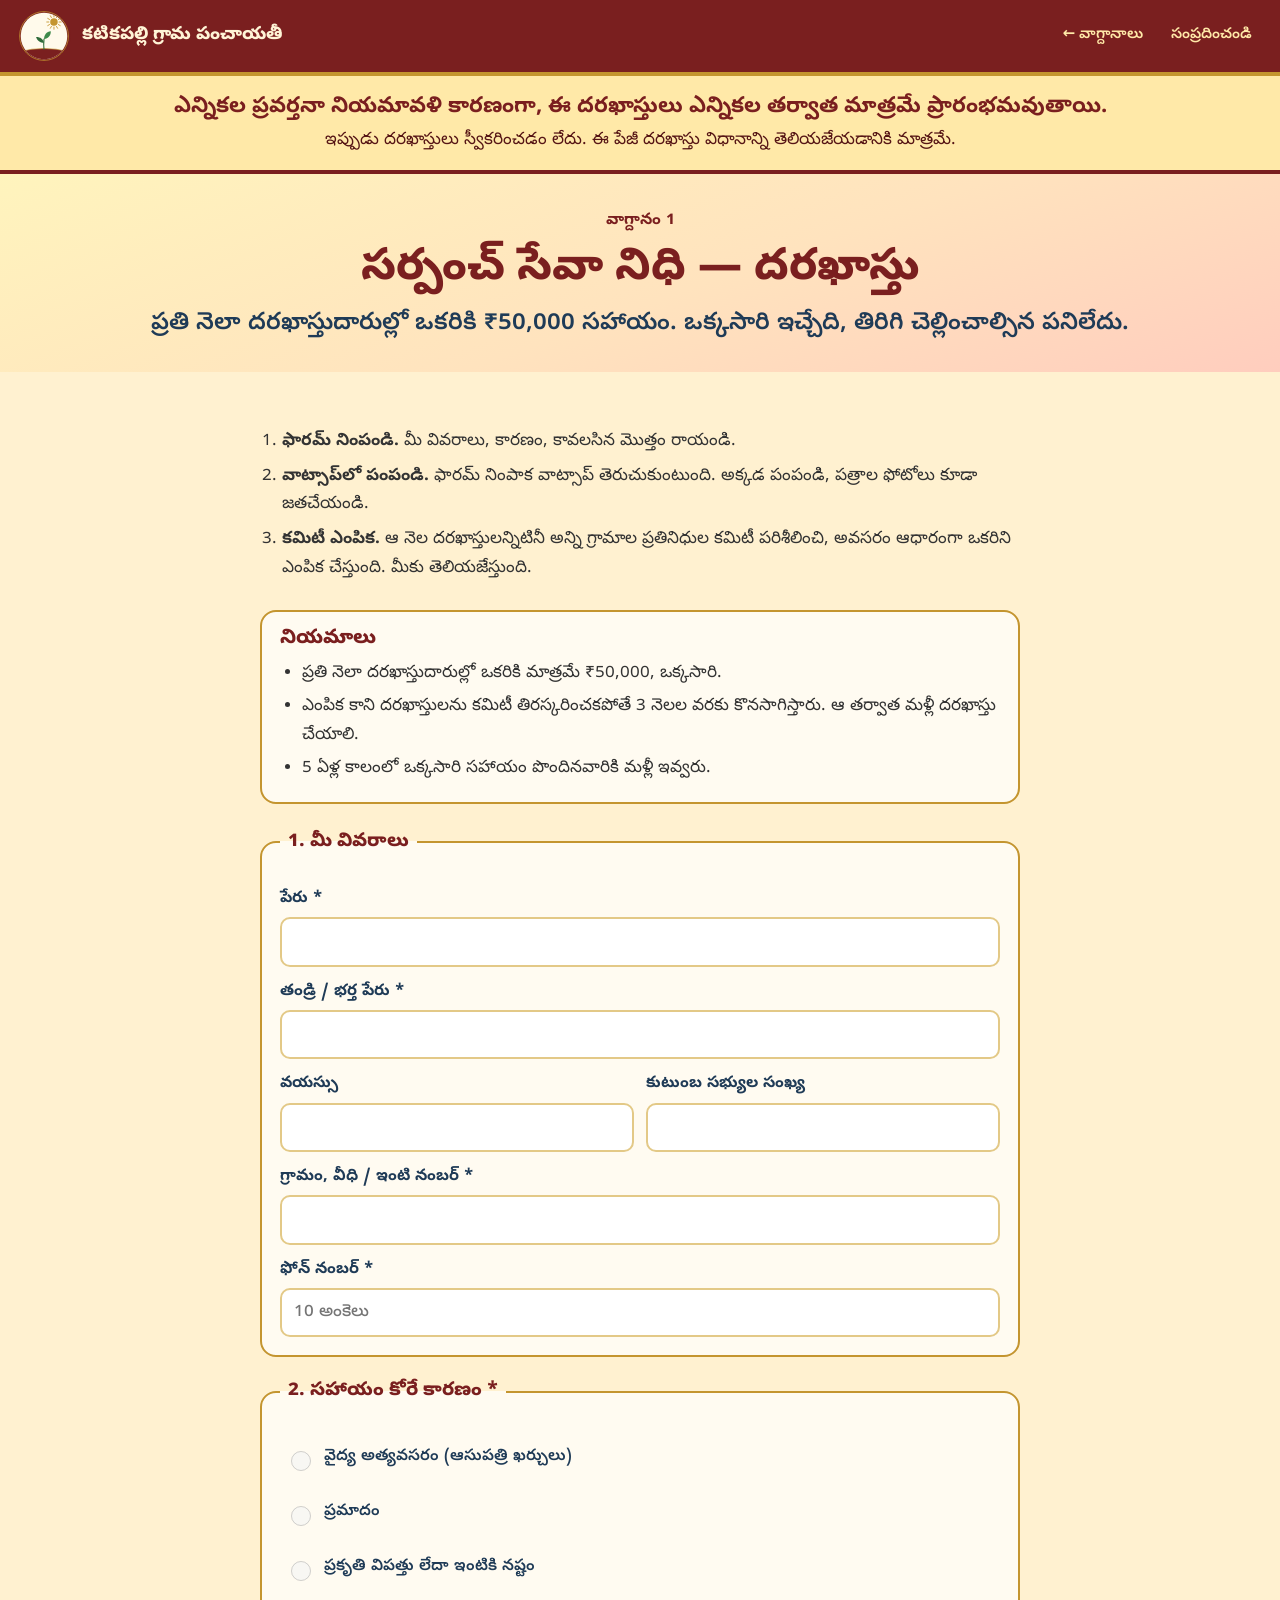
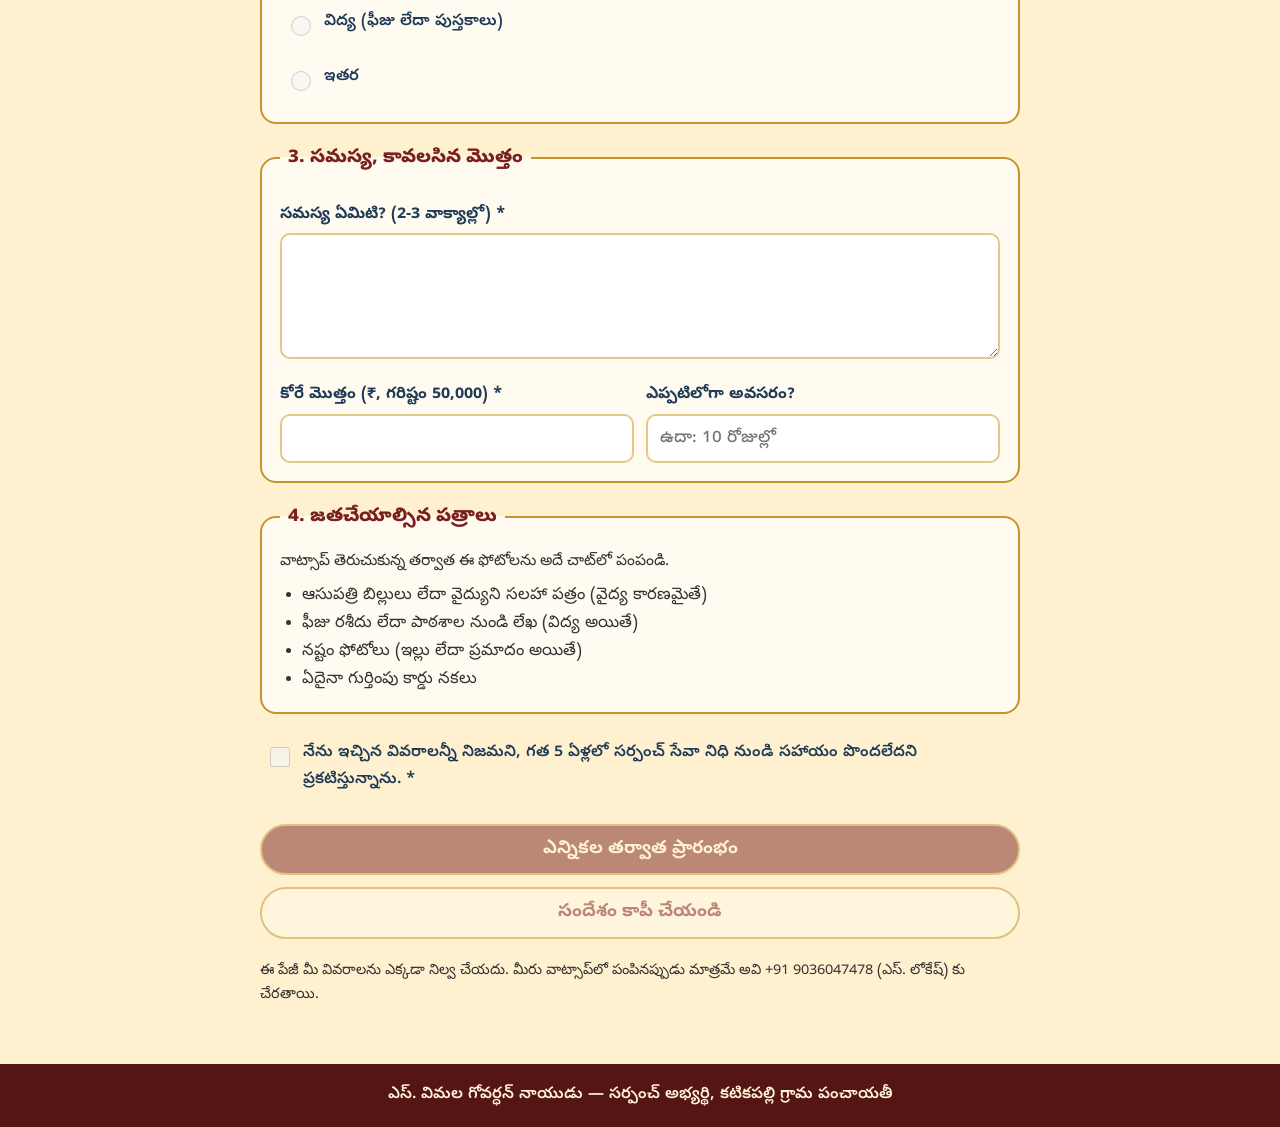
==== commit a1a46c77: "Rename promise 1 to సర్పంచ్ సేవా నిధి Co-Authored-By: Claude Sonnet 5.5 <noreply@anthropic.com> Clau" ====
--- a/apply.html
+++ b/apply.html
@@ -3,7 +3,7 @@
 <head>
 <meta charset="utf-8">
 <meta name="viewport" content="width=device-width, initial-scale=1">
-<title>పంచాయతీ నిధి — దరఖాస్తు</title>
+<title>సర్పంచ్ సేవా నిధి — దరఖాస్తు</title>
 <meta name="theme-color" content="#7A1F1F">
 <link rel="preconnect" href="https://fonts.googleapis.com">
 <link rel="preconnect" href="https://fonts.gstatic.com" crossorigin>
@@ -39,7 +39,7 @@
 <section class="hero small">
   <div class="wrap">
     <p class="eyebrow">వాగ్దానం 1</p>
-    <h1>పంచాయతీ నిధి — దరఖాస్తు</h1>
+    <h1>సర్పంచ్ సేవా నిధి — దరఖాస్తు</h1>
     <p class="quote">ప్రతి నెలా దరఖాస్తుదారుల్లో ఒకరికి ₹50,000 సహాయం. ఒక్కసారి ఇచ్చేది, తిరిగి చెల్లించాల్సిన పనిలేదు.</p>
   </div>
 </section>
@@ -108,7 +108,7 @@
         </ul>
       </fieldset>
 
-      <label class="opt decl"><input type="checkbox" id="decl"> నేను ఇచ్చిన వివరాలన్నీ నిజమని, గత 5 ఏళ్లలో పంచాయతీ నిధి నుండి సహాయం పొందలేదని ప్రకటిస్తున్నాను. *</label>
+      <label class="opt decl"><input type="checkbox" id="decl"> నేను ఇచ్చిన వివరాలన్నీ నిజమని, గత 5 ఏళ్లలో సర్పంచ్ సేవా నిధి నుండి సహాయం పొందలేదని ప్రకటిస్తున్నాను. *</label>
 
       <p id="err" class="err" role="alert" hidden></p>
       <button class="btn gold big" id="send" type="submit">వాట్సాప్‌లో పంపండి</button>
